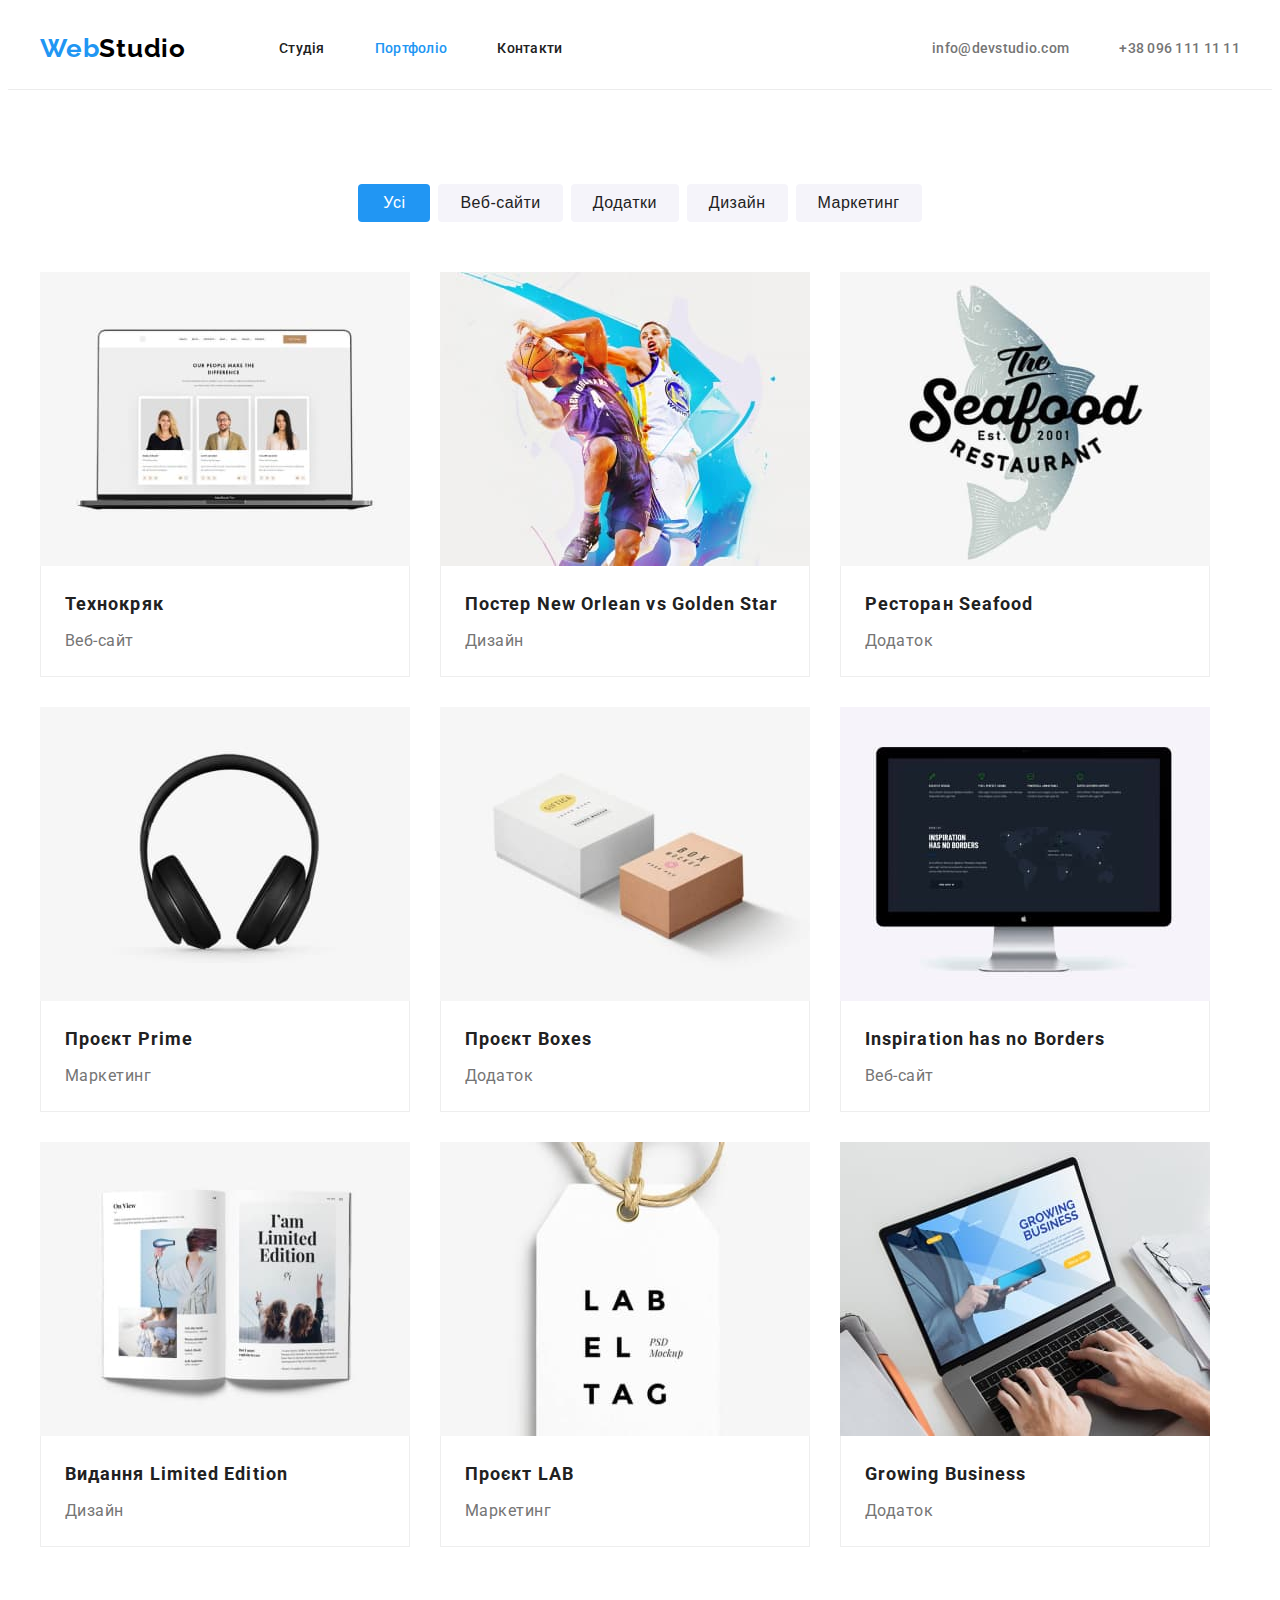
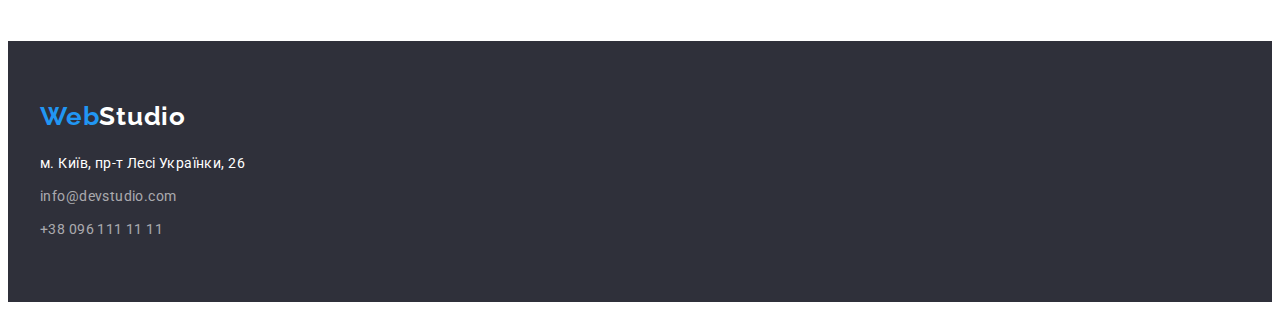
==== portfolio.html @ d76034c5 "Initial commit" ====
<!DOCTYPE html>
<html lang="uk">

<head>
    <meta charset="UTF-8">
    <meta name="viewport" content="width=device-width, initial-scale=1.0">
    <title>WebStudio</title>
    <link rel="stylesheet" href="https://cdnjs.cloudflare.com/ajax/libs/modern-normalize/2.0.0/modern-normalize.min.css"
        integrity="sha512-4xo8blKMVCiXpTaLzQSLSw3KFOVPWhm/TRtuPVc4WG6kUgjH6J03IBuG7JZPkcWMxJ5huwaBpOpnwYElP/m6wg=="
        crossorigin="anonymous" referrerpolicy="no-referrer" />
    <link
        href="https://fonts.googleapis.com/css2?family=Raleway:wght@700&family=Roboto:wght@400;500;700;900&display=swap"
        rel="stylesheet">
    <link href="./css/styles.css" rel="stylesheet">
</head>

<body class="page">
    <header>
        <div class="container header">
            <nav class="main-nav">
                <a href="./" class="logo"><span>Web</span>Studio</a>
                <ul class="nav">
                    <li class="nav-item"><a href="./index.html" class="nav-link link">Студія</a></li>
                    <li class="nav-item current"><a href="./portfolio.html" class="nav-link link">Портфоліо</a></li>
                    <li class="nav-item"><a href="" class="nav-link link">Контакти</a></li>
                </ul>
            </nav>
            <ul class="contacts">
                <li class="contacts-item"><a class="contacts-link link"
                        href="mailto:info@devstudio.com">info@devstudio.com</a></li>
                <li class="contacts-item"><a class="contacts-link link" href="tel:+380961111111">+38 096 111 11 11</a>
                </li>
            </ul>
        </div>
    </header>
    <main>
        <section class="portfolio-section section">
            <div class="container">
                <ul class="portfolio-buttons">
                    <li class="button-item"><button class="button button-secondary active" type="button">Усі</button>
                    </li>
                    <li class="button-item"><button class="button button-secondary" type="button">Веб-сайти</button>
                    </li>
                    <li class="button-item"><button class="button button-secondary" type="button">Додатки</button></li>
                    <li class="button-item"><button class="button button-secondary" type="button">Дизайн</button></li>
                    <li class="button-item"><button class="button button-secondary" type="button">Маркетинг</button>
                    </li>
                </ul>
                <ul class="portfolio-list">
                    <li class="portfolio-item">
                        <a href="" class="portfolio-card">
                            <img src="./images/work1.jpg" class="card-img" alt="Технокряк" width="370">
                            <div class="card-text">
                                <h3 class="card-title title">Технокряк</h3>
                                <p class="card-tag">Веб-сайт</p>
                            </div>
                        </a>
                    </li>
                    <li class="portfolio-item">
                        <a href="" class="portfolio-card">
                            <img src="./images/work2.jpg" class="card-img" alt="Постер New Orlean vs Golden Star"
                                width="370">
                            <div class="card-text">
                                <h3 class="card-title title">Постер New Orlean vs Golden Star</h3>
                                <p class="card-tag">Дизайн</p>
                            </div>
                        </a>
                    </li>
                    <li class="portfolio-item">
                        <a href="" class="portfolio-card">
                            <img src="./images/work3.jpg" class="card-img" alt="Ресторан Seafood" width="370">
                            <div class="card-text">
                                <h3 class="card-title title">Ресторан Seafood</h3>
                                <p class="card-tag">Додаток</p>
                            </div>
                        </a>
                    </li>
                    <li class="portfolio-item">
                        <a href="" class="portfolio-card">
                            <img src="./images/work4.jpg" class="card-img" alt="Проєкт Prime" width="370">
                            <div class="card-text">
                                <h3 class="card-title title">Проєкт Prime</h3>
                                <p class="card-tag">Маркетинг</p>
                            </div>
                        </a>
                    </li>
                    <li class="portfolio-item">
                        <a href="" class="portfolio-card">
                            <img src="./images/work5.jpg" class="card-img" alt="Проєкт Boxes" width="370">
                            <div class="card-text">
                                <h3 class="card-title title">Проєкт Boxes</h3>
                                <p class="card-tag">Додаток</p>
                            </div>
                        </a>
                    </li>
                    <li class="portfolio-item">
                        <a href="" class="portfolio-card">
                            <img src="./images/work6.jpg" class="card-img" alt="Inspiration has no Borders" width="370">
                            <div class="card-text">
                                <h3 class="card-title title">Inspiration has no Borders</h3>
                                <p class="card-tag">Веб-сайт</p>
                            </div>
                        </a>
                    </li>
                    <li class="portfolio-item">
                        <a href="" class="portfolio-card">
                            <img src="./images/work7.jpg" class="card-img" alt="Видання Limited Edition" width="370">
                            <div class="card-text">
                                <h3 class="card-title title">Видання Limited Edition</h3>
                                <p class="card-tag">Дизайн</p>
                            </div>
                        </a>
                    </li>
                    <li class="portfolio-item">
                        <a href="" class="portfolio-card">
                            <img src="./images/work8.jpg" class="card-img" alt="Проєкт LAB" width="370">
                            <div class="card-text">
                                <h3 class="card-title title">Проєкт LAB</h3>
                                <p class="card-tag">Маркетинг</p>
                            </div>
                        </a>
                    </li>
                    <li class="portfolio-item">
                        <a href="" class="portfolio-card">
                            <img src="./images/work9.jpg" class="card-img" alt="Growing Business" width="370">
                            <div class="card-text">
                                <h3 class="card-title title">Growing Business</h3>
                                <p class="card-tag">Додаток</p>
                            </div>
                        </a>
                    </li>
                </ul>
            </div>
        </section>
    </main>

    <footer class="footer-section">
        <div class="container">
            <a href="./" class="logo logo-footer"><span>Web</span>Studio</a>
            <address class="footer-contacts">
                <ul class="contacts-list">
                    <li class="contacts-item"><a class="contacts-link link address"
                            href="https://goo.gl/maps/8ipGu28Ud2SdXAFq9">м.
                            Київ, пр-т Лесі Українки, 26</a></li>
                    <li class="contacts-item"><a class="contacts-link link"
                            href="mailto:info@devstudio.com">info@devstudio.com</a>
                    </li>
                    <li class="contacts-item"><a class="contacts-link link" href="tel:+380961111111">+38 096 111 11
                            11</a>
                    </li>
                </ul>
            </address>
        </div>
    </footer>
</body>

</html>
---- css/styles.css ----
:root {
    --accent-color: #2196F3;
    --accent-active-color: #188CE8;
    --primary-text-color: #757575;
    --secondary-text-color: rgba(255, 255, 255, 0.60);
    --contrast-text-color: #FFFFFF;
    --logo-text-color: #000000;
    --title-color: #212121;
    --primary-bg-color: #ffffff;
    --secondary-bg-color: #F5F4FA;
    --accent-bg-color: #2F303A;
    --container-width: 1200px;
}

body {
    font-family: Roboto, sans-serif;
    font-size: 14px;
    font-weight: 400;
    line-height: 1.2;
    color: var(--primary-text-color);

    background-color: var(--primary-bg-color);
}

ul {
    padding-left: 0;
    margin-top: 0;
    margin-bottom: 0;

    list-style-type: none;
}

h1,
h2,
h3,
h4,
h5,
h6,
p {
    margin: 0;
}

a {
    text-decoration: none;
}

img {
    display: block;
}

/* container */
.container {
    width: var(--container-width);
    padding-left: 15px;
    padding-right: 15px;
    margin: 0 auto;
}

.section {
    padding-bottom: 94px;
    padding-top: 94px;
}

/* buttons */
.button {
    font-size: 16px;
    text-align: center;
    color: var(--title-color);
    cursor: pointer;
}

.button-primary {
    padding-top: 10px;
    padding-bottom: 10px;
    padding-left: 32px;
    padding-right: 32px;

    font-weight: 700;
    line-height: 1.88;
    letter-spacing: 0.96px;
    color: var(--contrast-text-color);

    background-color: var(--accent-color);
    border: none;
    border-radius: 4px;
}

.button-secondary {
    padding-top: 6px;
    padding-bottom: 6px;
    padding-left: 22px;
    padding-right: 22px;

    font-weight: 500;
    line-height: 1.63;
    letter-spacing: 0.48px;

    background-color: var(--secondary-bg-color);
    border: none;
    border-radius: 4px;
}

.button-secondary.active {
    padding-left: 25px;
    padding-right: 25px;
}

.button-secondary.active,
.button-secondary:hover,
.button-secondary:focus {

    color: var(--contrast-text-color);

    background-color: var(--accent-color);
}

.button-primary:hover,
.button-primary:focus {
    background-color: var(--accent-active-color);
}

/* header */
header {
    border-bottom: 1px solid #ECECEC;
}

.header {
    display: flex;
    align-items: center;

    font-weight: 500;
    letter-spacing: 0.28px;
}

/* navigation */
.logo {
    font-family: Raleway, sans-serif;
    font-size: 26px;
    font-weight: 700;
    letter-spacing: 0.78px;
    color: var(--logo-text-color);
}

.logo span {
    color: var(--accent-color);
}

.main-nav,
.contacts {
    display: flex;
    align-items: center;
}

.nav {
    display: flex;
    column-gap: 50px;
    margin-left: 93px;
}


.nav-link {
    display: block;
    padding-top: 32px;
    padding-bottom: 32px;
    font-weight: 500;
    color: var(--title-color);
}

.contacts {
    margin-left: auto;
    column-gap: 50px;
}
.header .contacts-link {
    display: block;
    padding-top: 32px;
    padding-bottom: 32px;
}
.contacts-link {
    font-weight: 500;
    color: var(--primary-text-color);
}

/* hero */
.hero-section {
    padding-top: 200px;
    padding-bottom: 200px;

    text-align: center;
    background-color: var(--accent-bg-color);
}

.hero-title {
    width: 696px;
    margin-left: auto;
    margin-right: auto;
    margin-bottom: 30px;

    font-size: 44px;
    font-weight: 900;
    line-height: 1.36;
    letter-spacing: 2.64px;
    text-transform: uppercase;
    color: var(--contrast-text-color);
}

/* Titles */
.title {
    color: var(--title-color);
}

.section-title {
    font-size: 36px;
    font-weight: 700;
    letter-spacing: 1.08px;
    text-align: center;
}

/* bullets */
.bullets {
    display: flex;
    column-gap: 30px;
}

.bullet-item {
    width: 270px;
}

.bullet-title {
    margin-bottom: 10px;

    font-size: 14px;
    font-weight: 700;
    letter-spacing: 0.42px;
    text-transform: uppercase;
}

.bullet-text {
    line-height: 1.71;
    letter-spacing: 0.42px;
}

/* services */
.services-section {
    padding-bottom: 94px;
}

.services-section .section-title {
    margin-bottom: 50px;
}

.services {
    display: flex;
    column-gap: 30px;
}

/* team */
.team-section {
    background-color: var(--secondary-bg-color);
}

.team-section .section-title {
    margin-bottom: 50px;
}

.team-list {
    display: flex;
    column-gap: 30px;
}

.team-item {
    width: 270px;

    text-align: center;

    background-color: var(--primary-bg-color);
    border-radius: 0px 0px 4px 4px;
}
.team-text {
    padding-top: 30px;
    padding-bottom: 30px;
}

.team-title {
    margin-bottom: 10px;

    font-size: 16px;
    font-weight: 500;
    letter-spacing: 0.48px;
}

.team-description {
    font-size: 16px;
    letter-spacing: 0.48px;
}

/* footer */
.footer-section {
    padding-top: 60px;
    padding-bottom: 60px;

    background-color: var(--accent-bg-color);
}

.logo-footer {
    display: inline-block;
    margin-bottom: 20px;

    color: var(--contrast-text-color);
}

.footer-contacts .contacts-link {
    font-style: normal;
    font-weight: 400;
    line-height: 1.71;
    letter-spacing: 0.42px;
    color: var(--secondary-text-color);
}

.footer-contacts .contacts-item:not(:last-child) {
    margin-bottom: 9px;
}

.footer-contacts .address {
    color: var(--contrast-text-color);
}

/* portfolio */
.portfolio-buttons {
    display: flex;
    justify-content: center;
    column-gap: 8px;
    margin-bottom: 50px;
}

.portfolio-list {
    display: flex;
    flex-wrap: wrap;
    column-gap: 30px;
    row-gap: 30px;
}

.portfolio-card {
    display: inline-block;
    width: 370px;

    color: var(--primary-text-color);
}

.card-img {
    display: block;
}

.card-text {
    padding-top: 20px;
    padding-bottom: 20px;
    padding-left: 24px;
    padding-right: 24px;

    border-left: 1px solid #EEE;
    border-right: 1px solid #EEE;
    border-bottom: 1px solid #EEE;
}

.card-title {
    margin-bottom: 4px;
    font-size: 18px;
    font-weight: 700;
    line-height: 2;
    letter-spacing: 1.08px;
}

.card-tag {
    font-size: 16px;
    line-height: 1.88;
    letter-spacing: 0.48px;
}

/* actions */
.current>.nav-link,
.link:hover,
.link:focus {
    color: var(--accent-color);
}
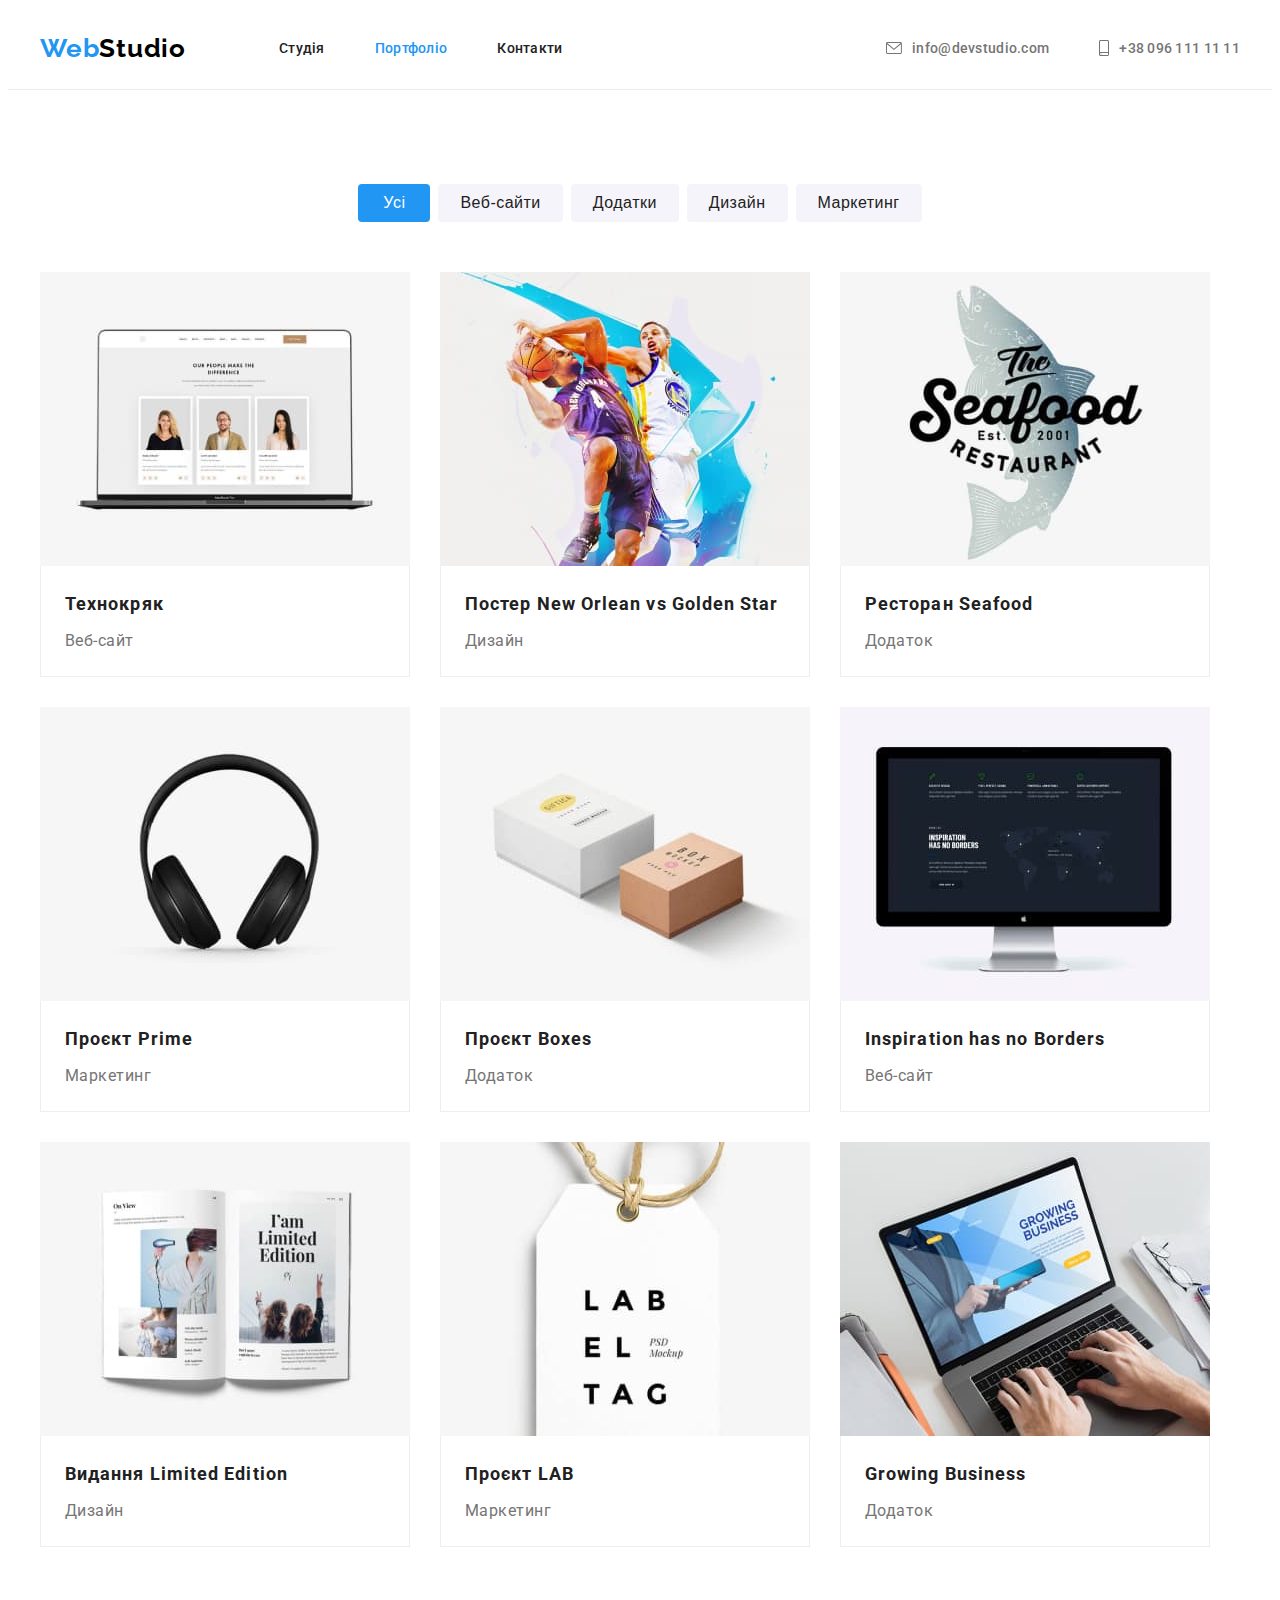
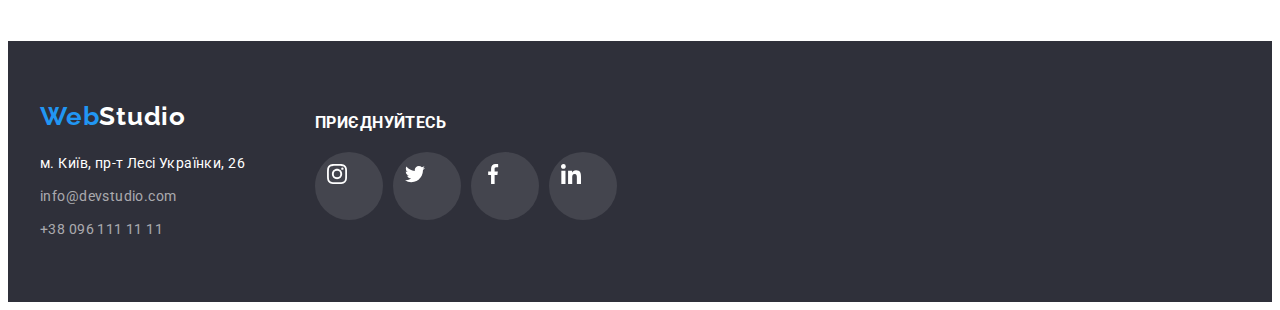
==== commit de361841: "add clients" ====
--- a/portfolio.html
+++ b/portfolio.html
@@ -26,9 +26,21 @@
                 </ul>
             </nav>
             <ul class="contacts">
-                <li class="contacts-item"><a class="contacts-link link"
-                        href="mailto:info@devstudio.com">info@devstudio.com</a></li>
-                <li class="contacts-item"><a class="contacts-link link" href="tel:+380961111111">+38 096 111 11 11</a>
+                <li class="contacts-item">
+                    <a class="contacts-link link" href="mailto:info@devstudio.com">
+                        <svg class="icon icon-email">
+                            <use href="./images/svg/sprite.svg#icon-email"></use>
+                        </svg>
+                        info@devstudio.com
+                    </a>
+                </li>
+                <li class="contacts-item">
+                    <a class="contacts-link link" href="tel:+380961111111">
+                        <svg class="icon icon-phone">
+                            <use href="./images/svg/sprite.svg#icon-smartphone"></use>
+                        </svg>
+                        +38 096 111 11 11
+                    </a>
                 </li>
             </ul>
         </div>
@@ -135,23 +147,59 @@
     </main>
 
     <footer class="footer-section">
-        <div class="container">
-            <a href="./" class="logo logo-footer"><span>Web</span>Studio</a>
-            <address class="footer-contacts">
-                <ul class="contacts-list">
-                    <li class="contacts-item"><a class="contacts-link link address"
-                            href="https://goo.gl/maps/8ipGu28Ud2SdXAFq9">м.
-                            Київ, пр-т Лесі Українки, 26</a></li>
-                    <li class="contacts-item"><a class="contacts-link link"
-                            href="mailto:info@devstudio.com">info@devstudio.com</a>
-                    </li>
-                    <li class="contacts-item"><a class="contacts-link link" href="tel:+380961111111">+38 096 111 11
-                            11</a>
-                    </li>
-                </ul>
-            </address>
+        <div class="container footer">
+            <div class="footer-info">
+                <a href="./" class="logo logo-footer"><span>Web</span>Studio</a>
+                <address class="footer-contacts">
+                    <ul class="contacts-list">
+                        <li class="contacts-item"><a class="contacts-link link address"
+                                href="https://goo.gl/maps/8ipGu28Ud2SdXAFq9">м.
+                                Київ, пр-т Лесі Українки, 26</a></li>
+                        <li class="contacts-item"><a class="contacts-link link"
+                                href="mailto:info@devstudio.com">info@devstudio.com</a>
+                        </li>
+                        <li class="contacts-item"><a class="contacts-link link" href="tel:+380961111111">+38 096 111 11
+                                11</a>
+                        </li>
+                    </ul>
+                </address>
+            </div>
+            <div class="social">
+                <h3 class="social-title">приєднуйтесь</h3>
+                <ul class="social-list">
+                    <li class="social-item">
+                        <a href="https://instagram.com" class="social-link" aria-label="instagram Ігора">
+                            <svg class="icon">
+                                <use href="./images/svg/sprite.svg#icon-instagram"></use>
+                            </svg>
+                        </a>
+                    </li>
+                    <li class="social-item">
+                        <a href="https://twitter.com/" class="social-link" aria-label="twitter Ігора">
+                            <svg class="icon">
+                                <use href="./images/svg/sprite.svg#icon-twitter"></use>
+                            </svg>
+                        </a>
+                    </li>
+                    <li class="social-item">
+                        <a href="https://www.facebook.com/" class="social-link" aria-label="facebook Ігора">
+                            <svg class="icon">
+                                <use href="./images/svg/sprite.svg#icon-facebook"></use>
+                            </svg>
+                        </a>
+                    </li>
+                    <li class="social-item">
+                        <a href="https://linkedin.com/" class="social-link" aria-label="linkedin Ігора">
+                            <svg class="icon">
+                                <use href="./images/svg/sprite.svg#icon-linkedin"></use>
+                            </svg>
+                        </a>
+                    </li>
+                </ul>
+            </div>
+    
         </div>
     </footer>
-</body>
-
-</html>+    </body>
+    
+    </html>--- a/css/styles.css
+++ b/css/styles.css
@@ -10,6 +10,7 @@
     --secondary-bg-color: #F5F4FA;
     --accent-bg-color: #2F303A;
     --container-width: 1200px;
+    --icons-color: #AFB1B8;
 }
 
 body {
@@ -171,7 +172,8 @@
     column-gap: 50px;
 }
 .header .contacts-link {
-    display: block;
+    display: flex;
+    align-items: center;
     padding-top: 32px;
     padding-bottom: 32px;
 }
@@ -179,14 +181,33 @@
     font-weight: 500;
     color: var(--primary-text-color);
 }
+.contacts .icon {
+    margin-right: 10px;
+    fill: currentColor;
+}
+.icon-email {
+    width: 16px;
+    height: 12px;
+}
+.icon-phone {
+    width: 10px;
+    height: 16px;
+}
 
 /* hero */
 .hero-section {
+    max-width: 1600px;
+    margin-left: auto;
+    margin-right: auto;
     padding-top: 200px;
     padding-bottom: 200px;
 
     text-align: center;
     background-color: var(--accent-bg-color);
+    background-image: linear-gradient(0deg, rgba(47, 48, 58, 0.4), rgba(47, 48, 58, 0.4)), url('../images/Img.jpg');
+    background-repeat: no-repeat;
+    background-size: cover;
+    background-position: center;
 }
 
 .hero-title {
@@ -225,6 +246,22 @@
     width: 270px;
 }
 
+.bullet-icon {
+    
+    text-align: center;
+    padding-top: 25px;
+    padding-bottom: 25px;
+    margin-bottom: 30px;
+
+    background-color: var(--secondary-bg-color);
+    border-radius: 4px;
+}
+
+.bullet-icon .icon {
+    width: 70px;
+    height: 70px;
+}
+
 .bullet-title {
     margin-bottom: 10px;
 
@@ -274,6 +311,7 @@
 
     background-color: var(--primary-bg-color);
     border-radius: 0px 0px 4px 4px;
+    box-shadow: 0px 2px 1px 0px rgba(0, 0, 0, 0.20), 0px 1px 1px 0px rgba(0, 0, 0, 0.14), 0px 1px 3px 0px rgba(0, 0, 0, 0.12);
 }
 .team-text {
     padding-top: 30px;
@@ -289,8 +327,66 @@
 }
 
 .team-description {
+    margin-bottom: 16px;
+    
     font-size: 16px;
     letter-spacing: 0.48px;
+}
+.social-list .social-link {
+    display: block;
+    width: 44px;
+    height: 44px;
+    padding: 12px;
+
+    border-radius: 50%;
+}
+.social-list .social-link:hover, .social-list .social-link:focus {
+    background-color: var(--accent-color);
+}
+.social-list .social-link:hover .icon, .social-list .social-link:focus .icon {
+    fill: var(--contrast-text-color);
+}
+.social-list .icon {
+    width: 20px;
+    height: 20px;
+    fill: var(--icons-color);
+}
+.social-list {
+    display: flex;
+    align-items: center;
+    justify-content: center;
+    column-gap: 10px;
+}
+/* Clients */
+.clients-section .title {
+    margin-bottom: 50px;
+}
+.clients-list {
+    display: flex;
+    column-gap: 30px;
+}
+.client-link {
+    display: block;
+    width: 170px;
+    height: 92px;
+    padding: 16px 32px;
+
+    border-radius: 4px;
+    border: 1px solid var(--icons-color);
+}
+.client-link:hover, .client-link:focus {
+    border-color: var(--accent-color);
+}
+
+.client-icon {
+    width: 106px;
+    height: 60px;
+
+    fill: var(--icons-color);
+}
+.client-link:hover .client-icon,
+.client-link:focus .client-icon {
+    fill: var(--accent-color);
 }
 
 /* footer */
@@ -299,6 +395,10 @@
     padding-bottom: 60px;
 
     background-color: var(--accent-bg-color);
+}
+.footer {
+    display: flex;
+    column-gap: 70px;
 }
 
 .logo-footer {
@@ -319,9 +419,26 @@
 .footer-contacts .contacts-item:not(:last-child) {
     margin-bottom: 9px;
 }
-
+.footer .social {
+    padding-top: 12px;
+}
+.footer .social-title {
+    margin-bottom: 20px;
+
+    color: var(--contrast-text-color);
+    font-weight: 700;
+    line-height: normal;
+    letter-spacing: 0.42px;
+    text-transform: uppercase;
+}
 .footer-contacts .address {
     color: var(--contrast-text-color);
+}
+.footer .icon {
+    fill: var(--contrast-text-color);
+}
+.footer .social-link {
+    background-color: rgba(255, 255, 255, 0.10);
 }
 
 /* portfolio */
